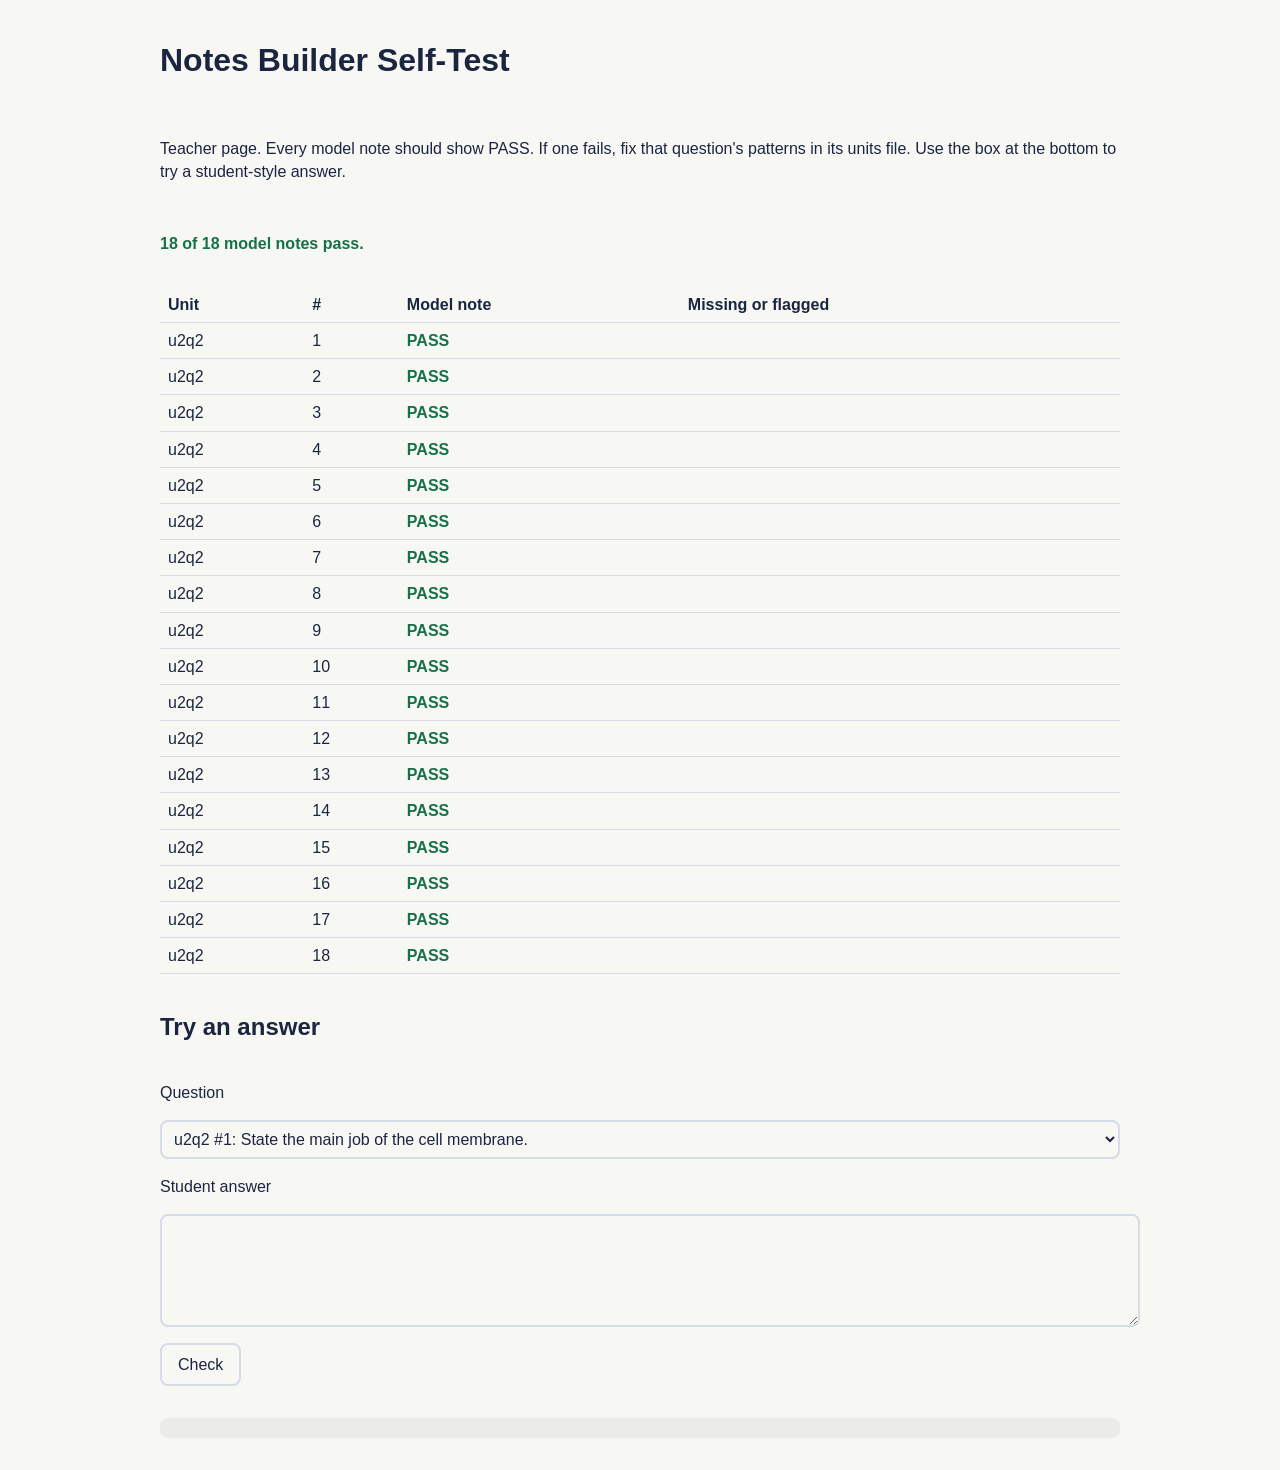
==== test.html @ 77db5dbd "Add Notes Builder with Unit 2 Quiz 2 (Cell Membrane and Transport) Co-Authored-By: Claude Opus 5.5 <" ====
<!doctype html>
<html lang="en">
<head>
<meta charset="utf-8">
<meta name="viewport" content="width=device-width, initial-scale=1">
<title>Notes Builder Self-Test</title>
<meta name="robots" content="noindex">
<style>
:root{--bg:#F7F8F4;--fg:#1B2540;--soft:#4B5675;--line:#D5DCE8;--ok:#17704A;--bad:#B42318}
@media (prefers-color-scheme: dark){:root{--bg:#111726;--fg:#E9EDF7;--soft:#A8B2CA;--line:#2B3654;--ok:#72D6A3;--bad:#FF8E84;color-scheme:dark}}
body{background:var(--bg);color:var(--fg);font:16px/1.45 Verdana,"Segoe UI",sans-serif;margin:0;padding:16px}
main{max-width:60rem;margin:0 auto;display:flex;flex-direction:column;gap:16px}
.scroll{overflow-x:auto}
table{border-collapse:collapse;width:100%}
th,td{border-bottom:1px solid var(--line);padding:6px 8px;text-align:left;vertical-align:top}
.ok{color:var(--ok);font-weight:700}.bad{color:var(--bad);font-weight:700}
textarea,select{font:inherit;width:100%;padding:8px;border:2px solid var(--line);border-radius:8px;background:transparent;color:inherit}
button{font:inherit;padding:8px 16px;border-radius:8px;border:2px solid var(--line);background:transparent;color:inherit;cursor:pointer}
pre{white-space:pre-wrap;background:rgba(127,127,127,.1);padding:10px;border-radius:8px}
</style>
</head>
<body>
<main>
<h1>Notes Builder Self-Test</h1>
<p>Teacher page. Every model note should show PASS. If one fails, fix that question's patterns in its units file. Use the box at the bottom to try a student-style answer.</p>
<p id="summary"></p>
<div class="scroll"><table><thead><tr><th>Unit</th><th>#</th><th>Model note</th><th>Missing or flagged</th></tr></thead><tbody id="rows"></tbody></table></div>
<h2>Try an answer</h2>
<label for="q">Question</label>
<select id="q"></select>
<label for="a">Student answer</label>
<textarea id="a" rows="4"></textarea>
<div><button id="go">Check</button></div>
<pre id="out"></pre>
</main>
<script src="patterns.js"></script>
<!-- keep this list the same as index.html -->
<script src="units/u2q2.js"></script>
<script src="checker.js"></script>
<script>
const esc=s=>String(s).replace(/[&<>"]/g,c=>({"&":"&amp;","<":"&lt;",">":"&gt;",'"':"&quot;"}[c]));
let pass=0,total=0,rows="",opts="";
UNITS.forEach((u,ui)=>u.questions.forEach((q,qi)=>{
  total++; const r=checkNote(q,q.model); if(r.done) pass++;
  const miss=r.ideas.filter(i=>!i.ok).map(i=>i.label).concat(r.warnings).join("; ");
  rows+=`<tr><td>${esc(u.id)}</td><td>${q.n}</td><td class="${r.done?"ok":"bad"}">${r.done?"PASS":"FAIL"}</td><td>${esc(miss)}</td></tr>`;
  opts+=`<option value="${ui}:${qi}">${esc(u.id)} #${q.n}: ${esc(q.prompt)}</option>`;
}));
document.getElementById("rows").innerHTML=rows;
document.getElementById("q").innerHTML=opts;
document.getElementById("summary").innerHTML=`<span class="${pass===total?"ok":"bad"}">${pass} of ${total} model notes pass.</span>`;
document.getElementById("go").onclick=()=>{
  const [ui,qi]=document.getElementById("q").value.split(":").map(Number);
  const r=checkNote(UNITS[ui].questions[qi],document.getElementById("a").value);
  document.getElementById("out").textContent=(r.done?"COMPLETE\n":"NOT YET\n")+
    r.ideas.map(i=>(i.ok?"  found:   ":"  missing: ")+i.label).join("\n")+
    (r.warnings.length?"\n  flagged: "+r.warnings.join("\n  flagged: "):"");
};
</script>
</body>
</html>
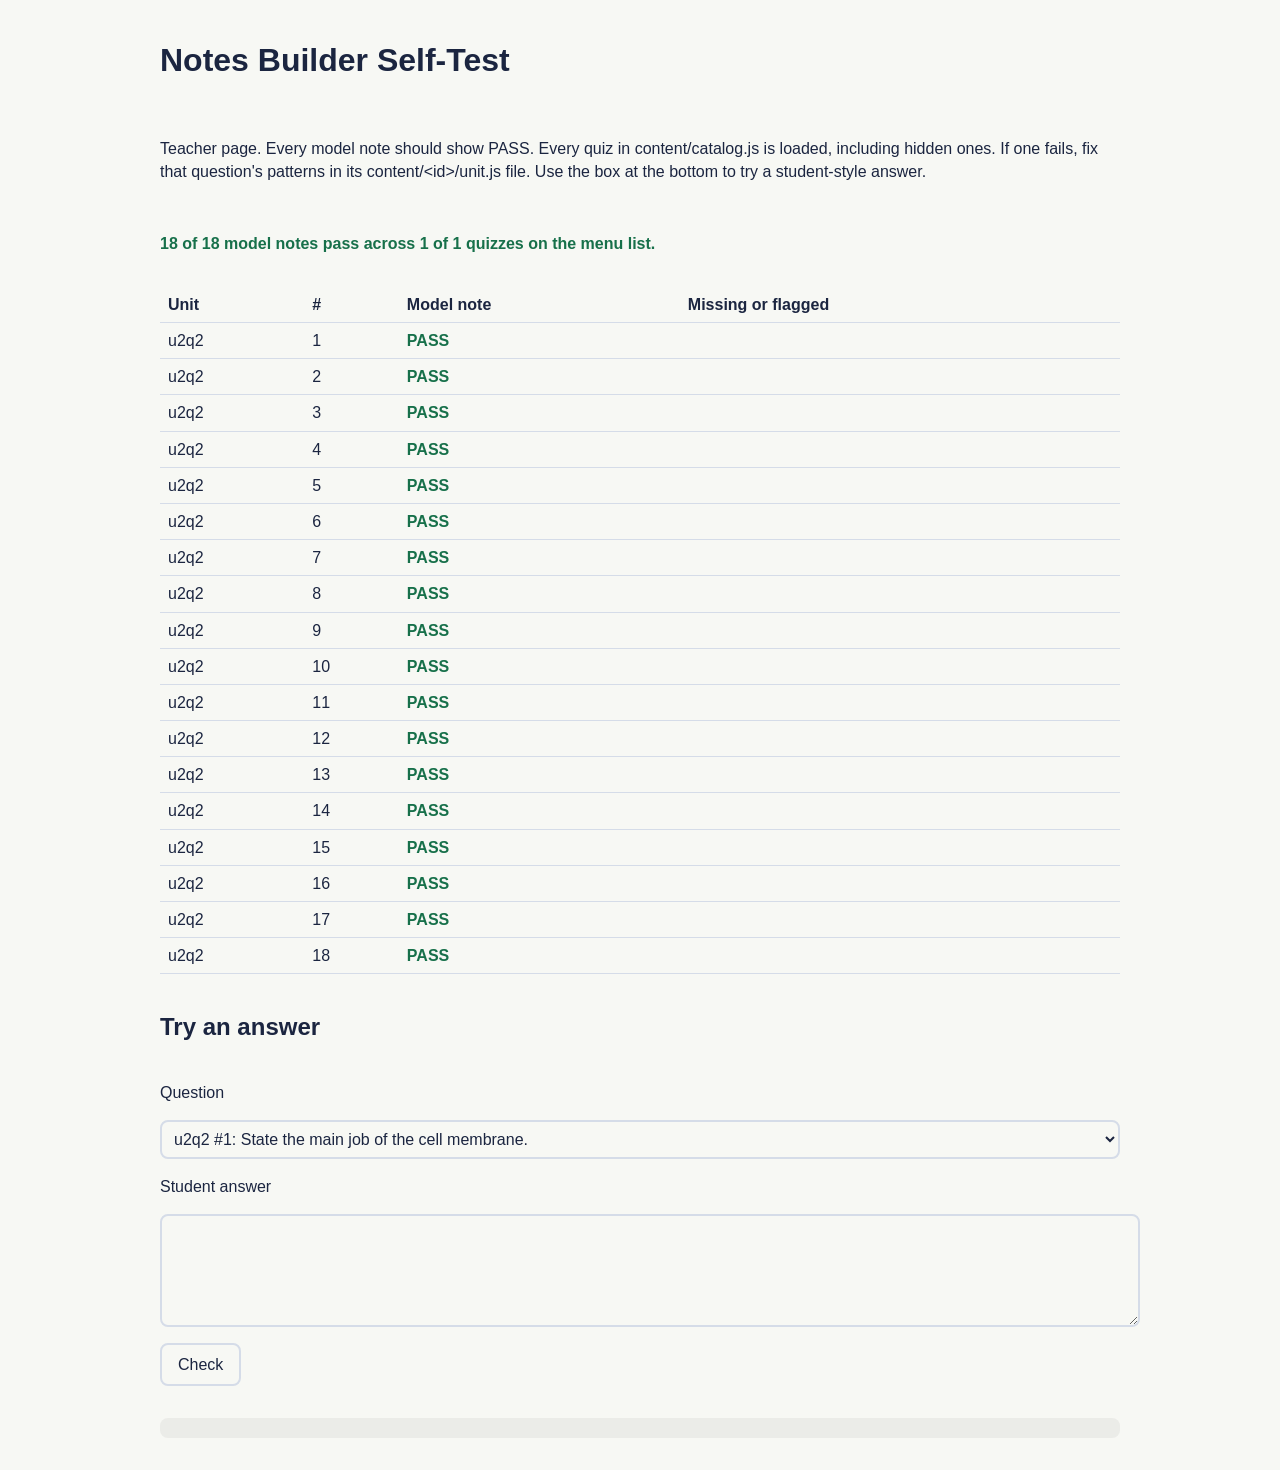
==== commit 07ae6315: "Load each quiz from its own content folder via a student menu Co-Authored-By: Claude Opus 5.5 <norep" ====
--- a/test.html
+++ b/test.html
@@ -22,7 +22,7 @@
 <body>
 <main>
 <h1>Notes Builder Self-Test</h1>
-<p>Teacher page. Every model note should show PASS. If one fails, fix that question's patterns in its units file. Use the box at the bottom to try a student-style answer.</p>
+<p>Teacher page. Every model note should show PASS. Every quiz in content/catalog.js is loaded, including hidden ones. If one fails, fix that question's patterns in its content/&lt;id&gt;/unit.js file. Use the box at the bottom to try a student-style answer.</p>
 <p id="summary"></p>
 <div class="scroll"><table><thead><tr><th>Unit</th><th>#</th><th>Model note</th><th>Missing or flagged</th></tr></thead><tbody id="rows"></tbody></table></div>
 <h2>Try an answer</h2>
@@ -34,21 +34,32 @@
 <pre id="out"></pre>
 </main>
 <script src="patterns.js"></script>
-<!-- keep this list the same as index.html -->
-<script src="units/u2q2.js"></script>
+<script src="content/catalog.js"></script>
 <script src="checker.js"></script>
 <script>
 const esc=s=>String(s).replace(/[&<>"]/g,c=>({"&":"&amp;","<":"&lt;",">":"&gt;",'"':"&quot;"}[c]));
-let pass=0,total=0,rows="",opts="";
-UNITS.forEach((u,ui)=>u.questions.forEach((q,qi)=>{
-  total++; const r=checkNote(q,q.model); if(r.done) pass++;
-  const miss=r.ideas.filter(i=>!i.ok).map(i=>i.label).concat(r.warnings).join("; ");
-  rows+=`<tr><td>${esc(u.id)}</td><td>${q.n}</td><td class="${r.done?"ok":"bad"}">${r.done?"PASS":"FAIL"}</td><td>${esc(miss)}</td></tr>`;
-  opts+=`<option value="${ui}:${qi}">${esc(u.id)} #${q.n}: ${esc(q.prompt)}</option>`;
-}));
-document.getElementById("rows").innerHTML=rows;
-document.getElementById("q").innerHTML=opts;
-document.getElementById("summary").innerHTML=`<span class="${pass===total?"ok":"bad"}">${pass} of ${total} model notes pass.</span>`;
+function loadAll(){
+  return Promise.all(CATALOG.map(c=>new Promise(res=>{
+    const s=document.createElement("script"); s.src=`content/${c.id}/unit.js?v=${Date.now()}`;
+    s.onload=()=>res({c,ok:UNITS.some(u=>u.id===c.id)}); s.onerror=()=>res({c,ok:false});
+    document.head.appendChild(s);
+  })));
+}
+loadAll().then(results=>{
+  let pass=0,total=0,rows="",opts="";
+  results.filter(r=>!r.ok).forEach(r=>{rows+=`<tr><td>${esc(r.c.id)}</td><td></td><td class="bad">NOT LOADED</td><td>content/${esc(r.c.id)}/unit.js is missing, or its id does not match the folder name</td></tr>`;});
+  const order=CATALOG.map(c=>c.id);
+  UNITS.slice().sort((a,b)=>order.indexOf(a.id)-order.indexOf(b.id)).forEach(u=>{const ui=UNITS.indexOf(u); u.questions.forEach((q,qi)=>{
+    total++; const r=checkNote(q,q.model); if(r.done) pass++;
+    const miss=r.ideas.filter(i=>!i.ok).map(i=>i.label).concat(r.warnings).join("; ");
+    rows+=`<tr><td>${esc(u.id)}</td><td>${q.n}</td><td class="${r.done?"ok":"bad"}">${r.done?"PASS":"FAIL"}</td><td>${esc(miss)}</td></tr>`;
+    opts+=`<option value="${ui}:${qi}">${esc(u.id)} #${q.n}: ${esc(q.prompt)}</option>`;
+  });});
+  const bad=results.filter(r=>!r.ok).length;
+  document.getElementById("rows").innerHTML=rows;
+  document.getElementById("q").innerHTML=opts;
+  document.getElementById("summary").innerHTML=`<span class="${pass===total&&!bad?"ok":"bad"}">${pass} of ${total} model notes pass across ${results.length-bad} of ${results.length} quizzes on the menu list.</span>`;
+});
 document.getElementById("go").onclick=()=>{
   const [ui,qi]=document.getElementById("q").value.split(":").map(Number);
   const r=checkNote(UNITS[ui].questions[qi],document.getElementById("a").value);
